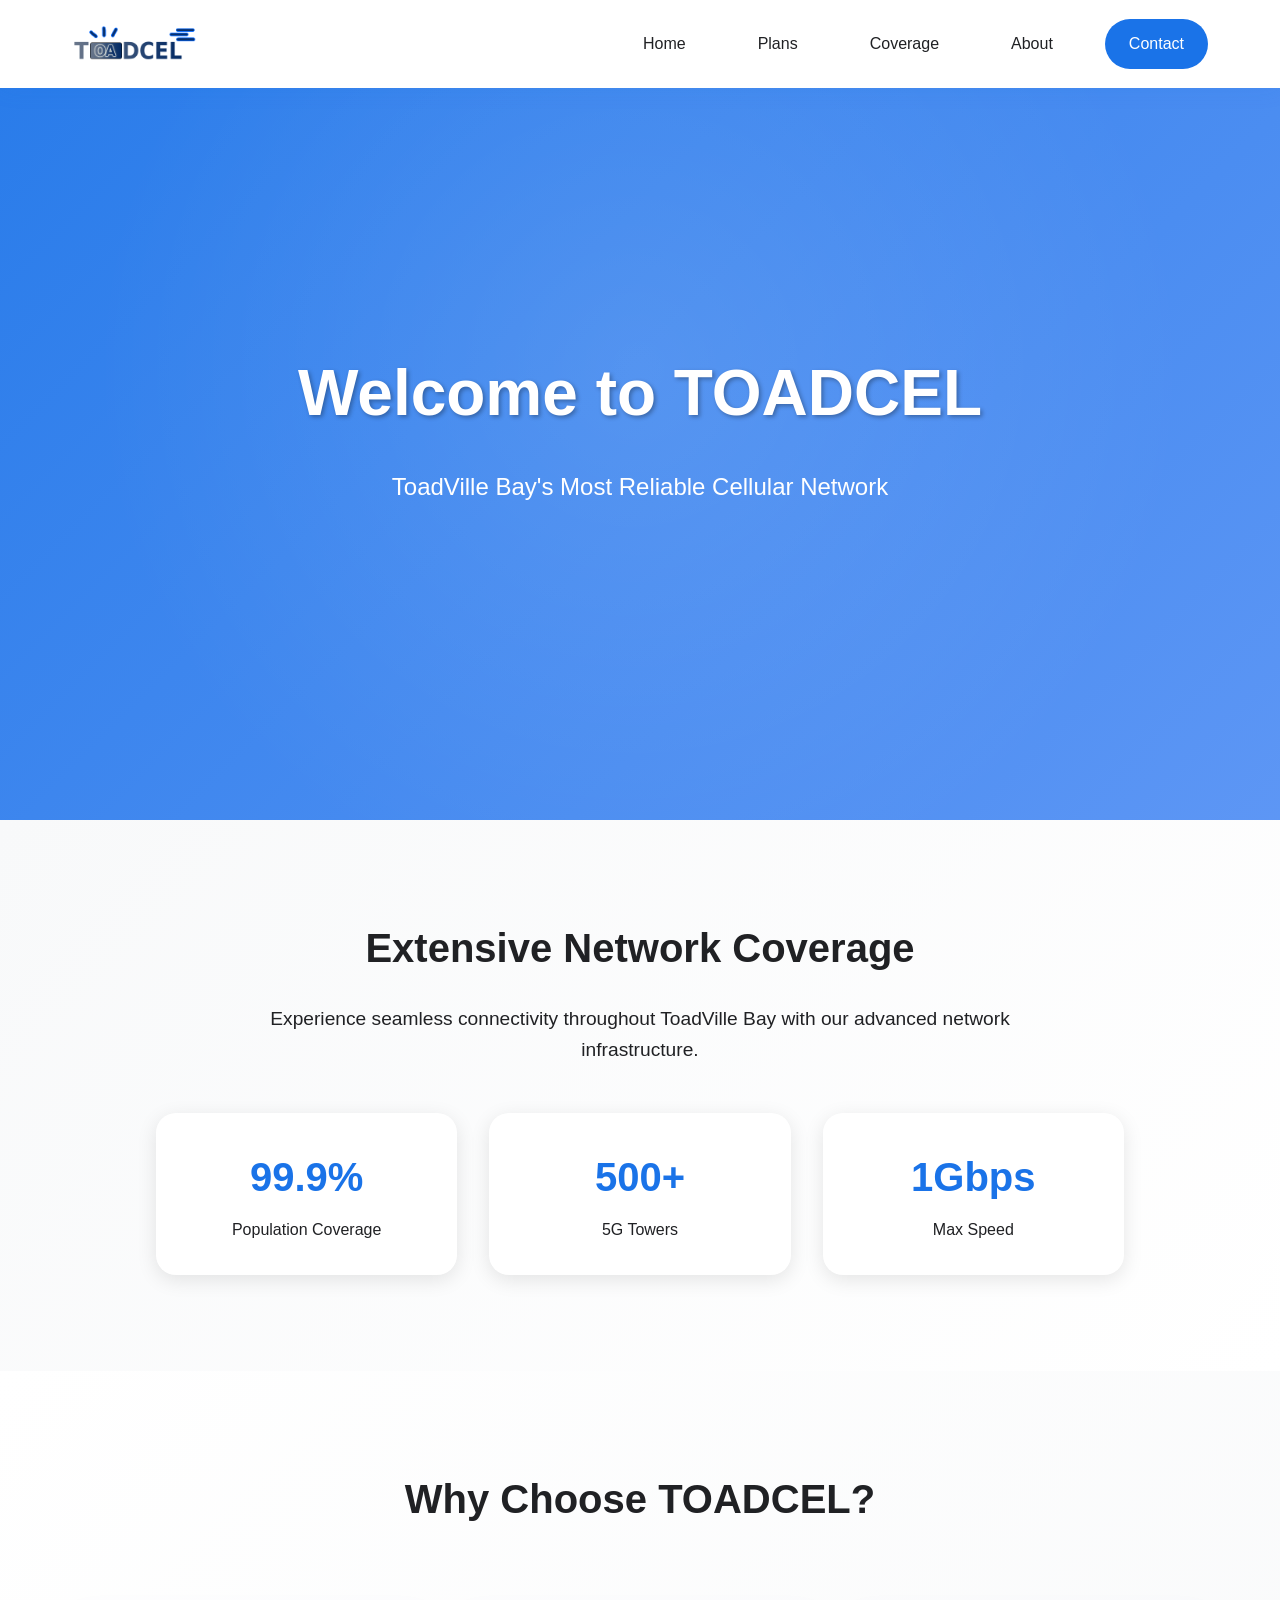
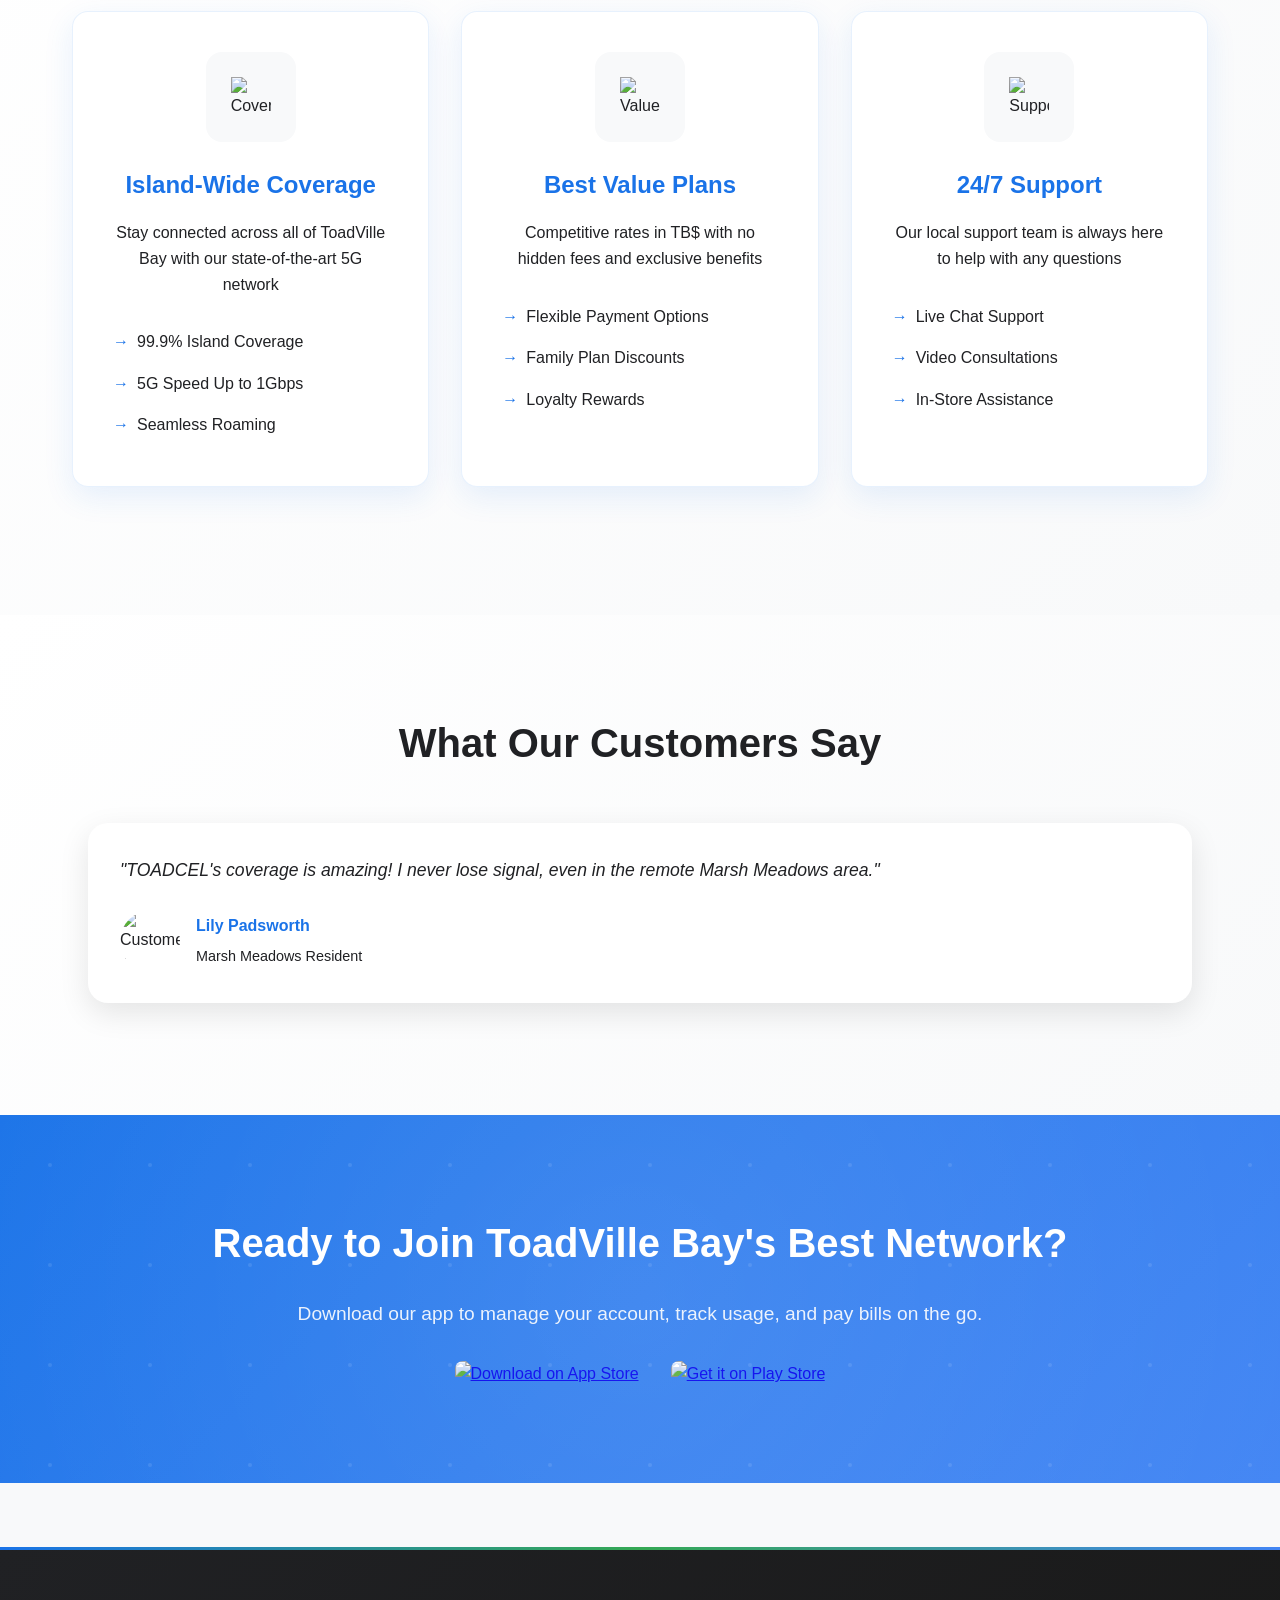
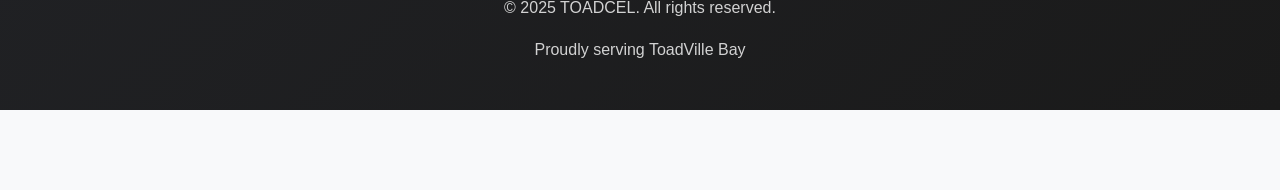
==== index.html @ 5fe19f72 "Add files via upload" ====
<!DOCTYPE html>
<html lang="en">
<head>
    <meta charset="UTF-8">
    <meta name="viewport" content="width=device-width, initial-scale=1.0">
    <title>TOADCEL - ToadVille Bay's Premier Cellular Provider</title>
    <link rel="icon" type="image/png" href="images/TOADCELfavicon.png">
    <link rel="stylesheet" href="css/styles.css">
</head>
<body>
    <nav class="navbar">
        <div class="container">
            <div class="logo">
                <img src="images/TOADCEL.png" alt="TOADCEL Logo" class="logo-img">
            </div>
            <button class="menu-toggle" aria-label="Toggle menu">
                <span></span>
                <span></span>
                <span></span>
            </button>
            <ul class="nav-menu">
                <li><a href="index.html">Home</a></li>
                <li><a href="plans.html">Plans</a></li>
                <li><a href="coverage.html">Coverage</a></li>
                <li><a href="about.html">About</a></li>
                <li><a href="contact.html">Contact</a></li>
            </ul>
        </div>
    </nav>
    <script>
        const menuToggle = document.querySelector('.menu-toggle');
        const navMenu = document.querySelector('.nav-menu');
        
        menuToggle.addEventListener('click', () => {
            menuToggle.classList.toggle('active');
            navMenu.classList.toggle('active');
            document.body.classList.toggle('menu-open');
        });

        // Close menu when clicking outside
        document.addEventListener('click', (e) => {
            if (!menuToggle.contains(e.target) && !navMenu.contains(e.target) && navMenu.classList.contains('active')) {
                menuToggle.classList.remove('active');
                navMenu.classList.remove('active');
                document.body.classList.remove('menu-open');
            }
        });

        // Navigation menu functionality
        document.addEventListener('DOMContentLoaded', () => {
            const coverageImg = document.getElementById('coverageImg');
            const zoomInBtn = document.getElementById('zoomIn');
            const zoomOutBtn = document.getElementById('zoomOut');
            
            let scale = 1;
            let isDragging = false;
            let startX, startY, translateX = 0, translateY = 0;
            let lastClick = 0;
            
            // Zoom controls
            zoomInBtn.addEventListener('click', () => {
                if (scale < 4) {
                    scale *= 1.5;
                    updateTransform();
                }
            });
            
            zoomOutBtn.addEventListener('click', () => {
                if (scale > 0.5) {
                    scale /= 1.5;
                    if (scale === 1) {
                        translateX = 0;
                        translateY = 0;
                    }
                    updateTransform();
                }
            });
            
            // Mouse wheel zoom
            coverageMap.addEventListener('wheel', (e) => {
                e.preventDefault();
                const delta = e.deltaY * -0.001;
                const newScale = scale + delta;
                
                if (newScale >= 0.5 && newScale <= 4) {
                    scale = newScale;
                    updateTransform();
                }
            });
            
            // Improved dragging functionality for both mouse and touch
            function startDragging(e) {
                const now = Date.now();
                if (now - lastClick < 300) return; // Prevent drag start if double clicking/tapping
                
                isDragging = true;
                const point = e.touches ? e.touches[0] : e;
                startX = point.clientX - translateX;
                startY = point.clientY - translateY;
                coverageMap.style.cursor = 'grabbing';
                lastClick = now;
            }

            function doDrag(e) {
                if (!isDragging) return;
                
                e.preventDefault();
                const point = e.touches ? e.touches[0] : e;
                translateX = point.clientX - startX;
                translateY = point.clientY - startY;
                
                // Limit dragging to prevent moving too far from the center
                const maxTranslate = 300 * scale;
                translateX = Math.max(Math.min(translateX, maxTranslate), -maxTranslate);
                translateY = Math.max(Math.min(translateY, maxTranslate), -maxTranslate);
                
                updateTransform();
            }
            
            function stopDragging() {
                if (isDragging) {
                    isDragging = false;
                    coverageMap.style.cursor = 'grab';
                }
            }
            
            // Mouse events
            coverageMap.addEventListener('mousedown', (e) => {
                e.preventDefault();
                startDragging(e);
            });
            
            coverageMap.addEventListener('mousemove', doDrag);
            coverageMap.addEventListener('mouseup', stopDragging);
            coverageMap.addEventListener('mouseleave', stopDragging);
            
            // Touch events
            coverageMap.addEventListener('touchstart', (e) => {
                e.preventDefault();
                startDragging(e);
            });
            
            coverageMap.addEventListener('touchmove', doDrag);
            coverageMap.addEventListener('touchend', stopDragging);
            coverageMap.addEventListener('touchcancel', stopDragging);
            
            function updateTransform() {
                coverageImg.style.transform = `translate(${translateX}px, ${translateY}px) scale(${scale})`;
            }

            // Coverage info functionality
            const coverageInfo = document.getElementById('coverageInfo');
            let clickTimeout;

            function getColorAtPoint(x, y) {
                const canvas = document.createElement('canvas');
                const ctx = canvas.getContext('2d');
                canvas.width = coverageImg.width;
                canvas.height = coverageImg.height;
                ctx.drawImage(coverageImg, 0, 0);
                
                try {
                    // Sample a small area around the click point for better detection
                    const size = 5;
                    const data = ctx.getImageData(
                        Math.max(0, x * canvas.width - size/2),
                        Math.max(0, y * canvas.height - size/2),
                        size,
                        size
                    ).data;
                    
                    // Get average color from sampled area
                    let r = 0, g = 0, b = 0, a = 0;
                    let validPixels = 0;
                    
                    for (let i = 0; i < data.length; i += 4) {
                        // Only count pixels that aren't fully transparent
                        if (data[i + 3] > 20) { // Alpha threshold
                            r += data[i];
                            g += data[i + 1];
                            b += data[i + 2];
                            a += data[i + 3];
                            validPixels++;
                        }
                    }
                    
                    if (validPixels === 0) {
                        return { color: 'transparent', isTransparent: true };
                    }

                    // Calculate average color
                    r = Math.round(r / validPixels);
                    g = Math.round(g / validPixels);
                    b = Math.round(b / validPixels);
                    a = Math.round(a / validPixels);

                    // Check if the average alpha is low (mostly transparent)
                    if (a < 50) {
                        return { color: 'transparent', isTransparent: true };
                    }

                    return {
                        color: `rgb(${r}, ${g}, ${b})`,
                        isTransparent: false
                    };
                } catch (e) {
                    console.log('Color detection error:', e);
                    return { color: 'transparent', isTransparent: true };
                }
            }

            function getCoverageInfo(color) {
                // RGB values for each coverage type
                const coverageTypes = {
                    '#34a853': 'This area has 5G Coverage (Up to 1Gbps) ⚡',
                    '#4285f4': 'This area has 4G/LTE Coverage (Up to 100Mbps) 📶',
                    '#fbbc05': 'This area has 3G Coverage (Up to 10Mbps) 📱',
                    '#9334e6': 'This area has 2G/1G Coverage (Basic Service) 📞',
                    '#cccccc': 'No Coverage Available in This Area ❌',
                };

                // Find closest matching color
                let minDistance = Infinity;
                let matchedCoverage = 'No coverage in this area';

                for (let [refColor, coverage] of Object.entries(coverageTypes)) {
                    const distance = getColorDistance(color, refColor);
                    if (distance < minDistance) {
                        minDistance = distance;
                        matchedCoverage = coverage;
                    }
                }

                return matchedCoverage;
            }

            function getColorDistance(color1, color2) {
                // Convert hex to rgb if needed
                const rgb1 = color1.startsWith('#') ? hexToRgb(color1) : parseRgb(color1);
                const rgb2 = color2.startsWith('#') ? hexToRgb(color2) : parseRgb(color2);
                
                return Math.sqrt(
                    Math.pow(rgb1.r - rgb2.r, 2) +
                    Math.pow(rgb1.g - rgb2.g, 2) +
                    Math.pow(rgb1.b - rgb2.b, 2)
                );
            }

            function hexToRgb(hex) {
                const result = /^#?([a-f\d]{2})([a-f\d]{2})([a-f\d]{2})$/i.exec(hex);
                return result ? {
                    r: parseInt(result[1], 16),
                    g: parseInt(result[2], 16),
                    b: parseInt(result[3], 16)
                } : null;
            }

            function parseRgb(rgb) {
                const match = rgb.match(/^rgb\((\d+),\s*(\d+),\s*(\d+)\)$/);
                return match ? {
                    r: parseInt(match[1]),
                    g: parseInt(match[2]),
                    b: parseInt(match[3])
                } : null;
            }

            let isInfoVisible = false;
            let canClick = true;

            // Handle clicks on the map
            function handleMapClick(e) {
                if (isDragging) return; // Don't show info if we're dragging

                // Get click position relative to the image
                const rect = coverageImg.getBoundingClientRect();
                const x = (e.type.includes('touch') ? e.touches[0].clientX : e.clientX) - rect.left;
                const y = (e.type.includes('touch') ? e.touches[0].clientY : e.clientY) - rect.top;

                // Check if click is within image bounds
                if (x < 0 || x > rect.width || y < 0 || y > rect.height) {
                    return; // Click is outside image bounds
                }

                // Convert to relative coordinates
                const relX = x / rect.width;
                const relY = y / rect.height;

                // Get the color at the clicked point
                const color = getColorAtPoint(relX, relY);
                let message;

                // Determine the coverage based on the color
                const rgb = color.match(/\d+/g);
                if (!rgb) {
                    message = 'No Coverage Available in This Area ❌';
                } else {
                    const [r, g, b] = rgb.map(Number);
                    
                    // Check for different coverage types based on dominant color
                    if (g > Math.max(r, b)) {
                        message = 'This area has 5G Coverage (Up to 1Gbps) ⚡';
                    } else if (b > Math.max(r, g)) {
                        message = 'This area has 4G/LTE Coverage (Up to 100Mbps) 📶';
                    } else if (r > 150 && g > 150) {
                        message = 'This area has 3G Coverage (Up to 10Mbps) 📱';
                    } else if (r > b && b > g) {
                        message = 'This area has 2G/1G Coverage (Basic Service) 📞';
                    } else {
                        message = 'No Coverage Available in This Area ❌';
                    }
                }

                // Update and show the coverage info
                coverageInfo.textContent = message;
                coverageInfo.classList.add('active');

                // Hide the info after 4 seconds
                clearTimeout(clickTimeout);
                clickTimeout = setTimeout(() => {
                    coverageInfo.classList.remove('active');
                }, 4000);
            }

            // Add event listeners for both mouse clicks and touch
            coverageMap.addEventListener('click', handleMapClick);
            coverageMap.addEventListener('touchstart', handleMapClick);
        });
    </script>

    <section class="hero">
        <div class="hero-content container">
            <h1>Welcome to TOADCEL</h1>
            <p>ToadVille Bay's Most Reliable Cellular Network</p>
        </div>
    </section>

    <section class="stats">
        <div class="container">
            <h2>Extensive Network Coverage</h2>
            <p>Experience seamless connectivity throughout ToadVille Bay with our advanced network infrastructure.</p>
            <div class="stats-grid">
                <div class="stat">
                    <span class="stat-number">99.9%</span>
                    <span class="stat-label">Population Coverage</span>
                </div>
                <div class="stat">
                    <span class="stat-number">500+</span>
                    <span class="stat-label">5G Towers</span>
                </div>
                <div class="stat">
                    <span class="stat-number">1Gbps</span>
                    <span class="stat-label">Max Speed</span>
                </div>
            </div>
        </div>
    </section>

    <section class="features">
        <div class="container">
            <h2>Why Choose TOADCEL?</h2>
            <div class="feature-grid">
                <div class="feature-card">
                    <div class="feature-icon">
                        <img src="images/coverage-icon.png" alt="Coverage Icon">
                    </div>
                    <h3>Island-Wide Coverage</h3>
                    <p>Stay connected across all of ToadVille Bay with our state-of-the-art 5G network</p>
                    <ul class="feature-list">
                        <li>99.9% Island Coverage</li>
                        <li>5G Speed Up to 1Gbps</li>
                        <li>Seamless Roaming</li>
                    </ul>
                </div>
                <div class="feature-card">
                    <div class="feature-icon">
                        <img src="images/value-icon.png" alt="Value Icon">
                    </div>
                    <h3>Best Value Plans</h3>
                    <p>Competitive rates in TB$ with no hidden fees and exclusive benefits</p>
                    <ul class="feature-list">
                        <li>Flexible Payment Options</li>
                        <li>Family Plan Discounts</li>
                        <li>Loyalty Rewards</li>
                    </ul>
                </div>
                <div class="feature-card">
                    <div class="feature-icon">
                        <img src="images/support-icon.png" alt="Support Icon">
                    </div>
                    <h3>24/7 Support</h3>
                    <p>Our local support team is always here to help with any questions</p>
                    <ul class="feature-list">
                        <li>Live Chat Support</li>
                        <li>Video Consultations</li>
                        <li>In-Store Assistance</li>
                    </ul>
                </div>
            </div>
        </div>
    </section>

                </script>
                <div class="coverage-info">
                    <h3>Extensive Network Coverage</h3>
                    <p>Experience seamless connectivity throughout ToadVille Bay with our advanced network infrastructure.</p>
                    <div class="coverage-stats">
                        <div class="stat">
                            <span class="stat-number">99.9%</span>
                            <span class="stat-label">Population Coverage</span>
                        </div>
                        <div class="stat">
                            <span class="stat-number">500+</span>
                            <span class="stat-label">5G Towers</span>
                        </div>
                        <div class="stat">
                            <span class="stat-number">1Gbps</span>
                            <span class="stat-label">Max Speed</span>
                        </div>
                    </div>
                </div>
            </div>
        </div>
    </section>

    <section class="testimonials">
        <div class="container">
            <h2>What Our Customers Say</h2>
            <div class="testimonial-slider">
                <div class="testimonial-card">
                    <div class="testimonial-content">
                        <p>"TOADCEL's coverage is amazing! I never lose signal, even in the remote Marsh Meadows area."</p>
                        <div class="testimonial-author">
                            <img src="images/testimonial-1.png" alt="Customer 1">
                            <div class="author-info">
                                <h4>Lily Padsworth</h4>
                                <span>Marsh Meadows Resident</span>
                            </div>
                        </div>
                    </div>
                </div>
                <!-- Add more testimonial cards as needed -->
            </div>
        </div>
    </section>

    <section class="cta">
        <div class="container">
            <h2>Ready to Join ToadVille Bay's Best Network?</h2>
            <p>Download our app to manage your account, track usage, and pay bills on the go.</p>
            <div class="app-buttons">
                <a href="#" class="app-button">
                    <img src="images/app-store.png" alt="Download on App Store">
                </a>
                <a href="#" class="app-button">
                    <img src="images/play-store.png" alt="Get it on Play Store">
                </a>
            </div>
        </div>
    </section>

    <footer class="footer">
        <div class="container">
            <p>&copy; 2025 TOADCEL. All rights reserved.</p>
            <p>Proudly serving ToadVille Bay</p>
        </div>
    </footer>
</body>
</html>
---- css/styles.css ----
/* Global Styles */
:root {
    --primary-color: #1a73e8;    /* Main Blue */
    --secondary-color: #4285f4;  /* Light Blue */
    --accent-color: #34a853;     /* Success Green */
    --dark-color: #202124;       /* Dark Gray */
    --light-color: #f8f9fa;      /* Light Gray */
    --white: #ffffff;
    --shadow-color: rgba(26, 115, 232, 0.1);
    --max-width: 1200px;
    --transition: all 0.3s ease-in-out;
}

@import url('https://fonts.googleapis.com/css2?family=Poppins:wght@300;400;500;600;700&display=swap');

* {
    margin: 0;
    padding: 0;
    box-sizing: border-box;
    scroll-behavior: smooth;
}

body {
    font-family: 'Poppins', sans-serif;
    line-height: 1.6;
    background: var(--light-color);
    color: var(--dark-color);
}

/* Custom Scrollbar */
::-webkit-scrollbar {
    width: 10px;
}

::-webkit-scrollbar-track {
    background: var(--light-color);
}

::-webkit-scrollbar-thumb {
    background: var(--primary-color);
    border-radius: 5px;
}

::-webkit-scrollbar-thumb:hover {
    background: var(--secondary-color);
}

.container {
    max-width: var(--max-width);
    margin: 0 auto;
    padding: 0 2rem;
}

/* Navigation */
.navbar {
    background: var(--white);
    color: var(--dark-color);
    padding: 1.2rem 0;
    position: fixed;
    width: 100%;
    top: 0;
    z-index: 1000;
    box-shadow: 0 2px 20px var(--shadow-color);
}

/* Hamburger Menu Button */
.menu-toggle {
    display: none;
    background: none;
    border: none;
    cursor: pointer;
    padding: 0;
    width: 30px;
    height: 24px;
    position: relative;
    z-index: 1001;
}

.menu-toggle span {
    display: block;
    width: 100%;
    height: 2px;
    background-color: var(--primary-color);
    position: absolute;
    left: 0;
    transition: all 0.3s ease;
}

.menu-toggle span:first-child {
    top: 0;
}

.menu-toggle span:nth-child(2) {
    top: 50%;
    transform: translateY(-50%);
}

.menu-toggle span:last-child {
    bottom: 0;
}

.menu-toggle.active span:first-child {
    transform: rotate(45deg);
    top: 50%;
}

.menu-toggle.active span:nth-child(2) {
    opacity: 0;
}

.menu-toggle.active span:last-child {
    transform: rotate(-45deg);
    bottom: 40%;
}

.navbar .container {
    display: flex;
    justify-content: space-between;
    align-items: center;
    max-width: var(--max-width);
    margin: 0 auto;
    padding: 0 2rem;
}

.navbar .logo {
    display: flex;
    align-items: center;
    transition: var(--transition);
}

.navbar .logo-img {
    height: 40px;
    width: auto;
    transition: var(--transition);
}

@keyframes pulse {
    0% {
        transform: scale(1);
        opacity: 1;
    }
    50% {
        transform: scale(1.5);
        opacity: 0.5;
    }
    100% {
        transform: scale(1);
        opacity: 1;
    }
}

.navbar .logo:hover {
    transform: translateY(-2px);
}

.navbar ul {
    display: flex;
    list-style: none;
    gap: 2rem;
    align-items: center;
}

.navbar ul li a {
    color: var(--dark-color);
    text-decoration: none;
    padding: 0.75rem 1.25rem;
    border-radius: 8px;
    font-weight: 500;
    transition: var(--transition);
    position: relative;
    display: inline-flex;
    align-items: center;
}

.navbar ul li a::after {
    content: '';
    position: absolute;
    bottom: -2px;
    left: 0;
    width: 100%;
    height: 2px;
    background: var(--primary-color);
    transform: scaleX(0);
    transform-origin: right;
    transition: transform 0.3s ease;
}

.navbar ul li a:hover {
    color: var(--primary-color);
}

.navbar ul li a:hover::after {
    transform: scaleX(1);
    transform-origin: left;
}

/* Add active state for current page */
.navbar ul li a.active {
    color: var(--primary-color);
    background: var(--light-color);
}

/* Add contact button styling */
.navbar ul li:last-child a {
    background: var(--primary-color);
    color: white;
    padding: 0.75rem 1.5rem;
    border-radius: 25px;
    transition: all 0.3s ease;
}

.navbar ul li:last-child a:hover {
    background: var(--secondary-color);
    transform: translateY(-2px);
    box-shadow: 0 4px 12px var(--shadow-color);
}

.navbar ul li:last-child a::after {
    display: none;
}

/* Features Section */
.features {
    padding: 6rem 0;
    background: linear-gradient(135deg, #fff 0%, var(--light-color) 100%);
}

.features h2 {
    text-align: center;
    font-size: 2.5rem;
    margin-bottom: 3rem;
    color: var(--dark-color);
}

.feature-grid {
    display: grid;
    grid-template-columns: repeat(auto-fit, minmax(300px, 1fr));
    gap: 2rem;
    padding: 2rem 0;
}

.feature-card {
    background: var(--white);
    padding: 2.5rem;
    border-radius: 16px;
    box-shadow: 0 10px 30px var(--shadow-color);
    text-align: center;
    transition: var(--transition);
    position: relative;
    overflow: hidden;
    border: 1px solid rgba(26, 115, 232, 0.1);
}

.feature-card:hover {
    transform: translateY(-10px);
    box-shadow: 0 20px 40px var(--shadow-color);
    border-color: var(--primary-color);
}

.feature-icon {
    width: 90px;
    height: 90px;
    margin: 0 auto 1.5rem;
    background: var(--light-color);
    border-radius: 16px;
    display: flex;
    align-items: center;
    justify-content: center;
    transition: var(--transition);
    position: relative;
}

.feature-icon::after {
    content: '';
    position: absolute;
    top: -2px;
    left: -2px;
    right: -2px;
    bottom: -2px;
    background: linear-gradient(135deg, var(--primary-color), var(--secondary-color));
    border-radius: 18px;
    z-index: -1;
    opacity: 0;
    transition: var(--transition);
}

.feature-card:hover .feature-icon {
    background: var(--white);
    transform: scale(1.1);
}

.feature-card:hover .feature-icon::after {
    opacity: 1;
}

.feature-icon img {
    width: 40px;
    height: 40px;
}

.feature-card h3 {
    color: var(--primary-color);
    margin-bottom: 1rem;
    font-size: 1.5rem;
}

.feature-list {
    list-style: none;
    padding: 0;
    margin-top: 1.5rem;
    text-align: left;
}

.feature-list li {
    padding: 0.5rem 0;
    padding-left: 1.5rem;
    position: relative;
}

.feature-list li::before {
    content: '→';
    position: absolute;
    left: 0;
    color: var(--primary-color);
}

/* Stats Section */
.stats {
    padding: 6rem 0;
    background: linear-gradient(135deg, var(--light-color) 0%, #fff 100%);
    text-align: center;
}

.stats h2 {
    font-size: 2.5rem;
    margin-bottom: 1.5rem;
    color: var(--dark-color);
}

.stats p {
    font-size: 1.2rem;
    color: var(--dark-color);
    margin-bottom: 3rem;
    max-width: 800px;
    margin-left: auto;
    margin-right: auto;
}

.stats-grid {
    display: grid;
    grid-template-columns: repeat(3, 1fr);
    gap: 2rem;
    max-width: 1000px;
    margin: 0 auto;
    padding: 0 1rem;
}

.coverage-map {
    position: relative;
    border-radius: 0;
    overflow: hidden;
    cursor: grab;
    height: 60vh;
    min-height: 500px;
    background: #f8f9fa;
    width: 100%;
    filter: contrast(1.1);
    user-select: none;
    -webkit-user-select: none;
    touch-action: none;
    -webkit-touch-callout: none;
    -webkit-tap-highlight-color: transparent;
}

.coverage-map:active {
    cursor: grabbing;
}

.coverage-info {
    position: absolute;
    top: 0;
    left: 0;
    right: 0;
    background: rgba(0, 0, 0, 0.85);
    color: white;
    padding: 15px;
    text-align: center;
    font-weight: 500;
    font-size: 1.1rem;
    transform: translateY(-100%);
    transition: transform 0.3s ease;
    z-index: 1000;
    pointer-events: none;
    opacity: 0;
}

.coverage-info.active {
    transform: translateY(0);
    opacity: 1;
}

.coverage-info.active {
    transform: translateY(0);
}

.coverage-img {
    width: 100%;
    height: 100%;
    object-fit: contain;
    transition: transform 0.2s ease-out;
    transform-origin: center center;
}

/* Custom overlay for different coverage types */
.coverage-map::after {
    content: '';
    position: absolute;
    top: 0;
    left: 0;
    right: 0;
    bottom: 0;
    background: 
        repeating-conic-gradient(
            from 0deg,
            transparent 0deg 60deg,
            rgba(52, 168, 83, 0.05) 60deg 120deg,
            rgba(66, 133, 244, 0.05) 120deg 180deg,
            rgba(251, 188, 5, 0.05) 180deg 240deg,
            rgba(147, 52, 230, 0.05) 240deg 300deg,
            transparent 300deg 360deg
        );
    background-size: 20px 20px;
    opacity: 0;
    transition: opacity 0.3s ease;
    pointer-events: none;
    z-index: 2;
}

.coverage-map.zoomed::after {
    opacity: 1;
}

.coverage-map:active {
    cursor: grabbing;
}

.coverage-img {
    width: 100%;
    height: 100%;
    object-fit: contain;
    display: block;
    position: relative;
    z-index: 1;
    transition: transform 0.2s ease-out;
    transform-origin: center center;
    image-rendering: pixelated; /* Makes pixels crisp when zoomed */
    mix-blend-mode: multiply; /* Allows colors to blend */
}

/* Coverage color overlays */
.coverage-map::before {
    content: '';
    position: absolute;
    top: 0;
    left: 0;
    right: 0;
    bottom: 0;
    background-image: 
        radial-gradient(circle at 50% 20%, rgba(52, 168, 83, 0.3), transparent 25%), /* 5G - Green */
        radial-gradient(circle at 30% 50%, rgba(66, 133, 244, 0.3), transparent 30%), /* 4G - Blue */
        radial-gradient(circle at 70% 60%, rgba(251, 188, 5, 0.3), transparent 25%), /* 3G - Orange */
        radial-gradient(circle at 50% 80%, rgba(147, 52, 230, 0.3), transparent 20%); /* 2G/1G - Purple */
    z-index: 2;
    pointer-events: none;
    opacity: 0;
    transition: opacity 0.3s ease;
}

.coverage-map.zoomed::before {
    opacity: 1;
}

/* Map Controls */
.map-controls {
    position: absolute;
    top: 30px;
    right: 30px;
    z-index: 10;
    display: flex;
    flex-direction: column;
    gap: 15px;
}

.zoom-btn {
    width: 50px;
    height: 50px;
    border: none;
    border-radius: 50%;
    background: white;
    color: var(--primary-color);
    font-size: 24px;
    cursor: pointer;
    display: flex;
    align-items: center;
    justify-content: center;
    box-shadow: 0 4px 15px rgba(0, 0, 0, 0.15);
    transition: var(--transition);
}

.zoom-btn:hover {
    background: var(--primary-color);
    color: white;
    transform: scale(1.1);
}

/* Coverage Legend */
.coverage-legend {
    position: absolute;
    bottom: 30px;
    left: 30px;
    background: white;
    padding: 20px 25px;
    border-radius: 15px;
    box-shadow: 0 4px 20px rgba(0, 0, 0, 0.15);
    z-index: 10;
    min-width: 200px;
}

.coverage-legend h4 {
    margin-bottom: 10px;
    color: var(--dark-color);
    font-size: 0.9rem;
    font-weight: 600;
}

.legend-item {
    display: flex;
    align-items: center;
    gap: 8px;
    margin-bottom: 8px;
    font-size: 0.85rem;
}

.legend-color {
    width: 16px;
    height: 16px;
    border-radius: 4px;
    display: inline-block;
}

.no-coverage {
    background: transparent;
    border: 2px dashed #ccc;
}

/* Add hover effect to map container */
.coverage-map-container:hover {
    box-shadow: 0 20px 50px var(--shadow-color);
}

/* Responsive adjustments */
@media (max-width: 768px) {
    .coverage-map {
        height: 60vh;
        min-height: 400px;
    }

    .coverage-legend {
        position: absolute;
        bottom: 20px;
        left: 20px;
        width: calc(100% - 40px);
        max-width: none;
        background: rgba(255, 255, 255, 0.95);
    }

    .legend-item {
        font-size: 0.9rem;
        display: inline-block;
        margin-right: 15px;
    }

    .map-controls {
        top: 20px;
        right: 20px;
    }

    .zoom-btn {
        width: 40px;
        height: 40px;
        font-size: 20px;
    }

    .coverage h2 {
        font-size: 2rem;
        margin-bottom: 1.5rem;
    }

    .coverage-stats {
        grid-template-columns: 1fr;
        gap: 1.5rem;
        padding: 0 1rem;
    }
}

/* Update coverage content layout */
.coverage-content {
    display: grid;
    grid-template-columns: 1.2fr 1fr;
    gap: 4rem;
    align-items: center;
    padding: 2rem;
}

/* Add some animation to stats */
.stat {
    transform: translateY(20px);
    opacity: 0;
    animation: fadeInUp 0.5s ease-out forwards;
}

.stat:nth-child(2) {
    animation-delay: 0.2s;
}

.stat:nth-child(3) {
    animation-delay: 0.4s;
}

@keyframes fadeInUp {
    from {
        opacity: 0;
        transform: translateY(20px);
    }
    to {
        opacity: 1;
        transform: translateY(0);
    }
}

@media (max-width: 768px) {
    .coverage-content {
        grid-template-columns: 1fr;
        padding: 1rem;
    }
    
    .coverage-map {
        margin: 0 auto;
        max-width: 500px;
    }
}

.coverage-info h3 {
    color: var(--primary-color);
    font-size: 2rem;
    margin-bottom: 1rem;
}

.stat {
    text-align: center;
    padding: 2rem;
    background: white;
    border-radius: 20px;
    box-shadow: 0 5px 20px rgba(0,0,0,0.1);
    transition: var(--transition);
}

.stat:hover {
    transform: translateY(-5px);
    box-shadow: 0 10px 30px rgba(0,0,0,0.15);
}

.stat-number {
    display: block;
    font-size: 2.5rem;
    font-weight: bold;
    color: var(--primary-color);
    margin-bottom: 0.5rem;
}

.stat-label {
    font-size: 1rem;
    color: var(--dark-color);
    font-weight: 500;
}

@media (max-width: 768px) {
    .stats-grid {
        grid-template-columns: 1fr;
        max-width: 400px;
    }

    .stats h2 {
        font-size: 2rem;
    }

    .stats p {
        font-size: 1.1rem;
        padding: 0 1rem;
    }
}

/* Testimonials Section */
.testimonials {
    padding: 6rem 0;
    background: linear-gradient(135deg, #fff 0%, var(--light-color) 100%);
}

.testimonials h2 {
    text-align: center;
    font-size: 2.5rem;
    margin-bottom: 3rem;
}

.testimonial-card {
    background: white;
    padding: 2rem;
    border-radius: 20px;
    box-shadow: 0 10px 30px rgba(0,0,0,0.1);
    margin: 1rem;
    transition: var(--transition);
}

.testimonial-card:hover {
    transform: translateY(-5px);
}

.testimonial-content p {
    font-style: italic;
    margin-bottom: 1.5rem;
    font-size: 1.1rem;
    line-height: 1.8;
}

.testimonial-author {
    display: flex;
    align-items: center;
    gap: 1rem;
}

.testimonial-author img {
    width: 60px;
    height: 60px;
    border-radius: 50%;
    object-fit: cover;
}

.author-info h4 {
    color: var(--primary-color);
    margin-bottom: 0.25rem;
}

.author-info span {
    font-size: 0.9rem;
    color: var(--dark-color);
}

/* CTA Section */
.cta {
    padding: 6rem 0;
    background: linear-gradient(135deg, var(--primary-color) 0%, var(--secondary-color) 100%);
    color: white;
    text-align: center;
    position: relative;
    overflow: hidden;
}

.cta::before {
    content: '';
    position: absolute;
    top: 0;
    left: 0;
    right: 0;
    bottom: 0;
    background: url('data:image/svg+xml,<svg xmlns="http://www.w3.org/2000/svg" width="100" height="100" viewBox="0 0 100 100"><circle cx="50" cy="50" r="2" fill="rgba(255,255,255,0.2)"/></svg>');
    opacity: 0.5;
}

.cta::after {
    content: '';
    position: absolute;
    top: 50%;
    left: 50%;
    width: 200%;
    height: 200%;
    background: radial-gradient(circle at center, rgba(255,255,255,0.1) 0%, transparent 60%);
    transform: translate(-50%, -50%);
    animation: pulse-subtle 4s infinite ease-in-out;
}

@keyframes pulse-subtle {
    0% { opacity: 0.3; }
    50% { opacity: 0.6; }
    100% { opacity: 0.3; }
}

.cta h2 {
    font-size: 2.5rem;
    margin-bottom: 1.5rem;
}

.cta p {
    font-size: 1.2rem;
    margin-bottom: 2rem;
    opacity: 0.9;
}

.app-buttons {
    display: flex;
    justify-content: center;
    gap: 2rem;
    margin-top: 2rem;
}

.app-button {
    transition: var(--transition);
}

.app-button:hover {
    transform: scale(1.05);
}

.app-button img {
    height: 50px;
    border-radius: 8px;
}

/* Hero Section */
.hero {
    background: linear-gradient(135deg, rgba(26, 115, 232, 0.95), rgba(66, 133, 244, 0.85)), url('../images/hero-bg.jpg');
    background-size: cover;
    background-position: center;
    height: 100vh;
    color: white;
    display: flex;
    align-items: center;
    text-align: center;
    position: relative;
    overflow: hidden;
    margin-top: -80px; /* Compensate for fixed navbar */
    padding-top: 80px;
}

.hero::before {
    content: '';
    position: absolute;
    top: 0;
    left: 0;
    width: 100%;
    height: 100%;
    background: radial-gradient(circle at center, rgba(255, 255, 255, 0.1) 0%, transparent 70%);
    animation: pulse-bg 4s infinite ease-in-out;
}

@keyframes pulse-bg {
    0% {
        opacity: 0.5;
    }
    50% {
        opacity: 1;
    }
    100% {
        opacity: 0.5;
    }
}

@keyframes shimmer {
    0% {
        transform: translateX(-100%) rotate(45deg);
    }
    100% {
        transform: translateX(100%) rotate(45deg);
    }
}

.hero-content {
    width: 100%;
    padding-top: 60px;
    position: relative;
    z-index: 1;
}

.hero h1 {
    font-size: 4rem;
    margin-bottom: 1.5rem;
    text-shadow: 2px 2px 4px rgba(0, 0, 0, 0.3);
    animation: fadeInUp 1s ease-out;
}

.hero p {
    font-size: 1.5rem;
    margin-bottom: 2rem;
    animation: fadeInUp 1s ease-out 0.3s backwards;
}

@keyframes fadeInUp {
    from {
        opacity: 0;
        transform: translateY(20px);
    }
    to {
        opacity: 1;
        transform: translateY(0);
    }
}

/* Plans/Pricing */
.plans {
    padding: 6rem 0;
    background: linear-gradient(135deg, var(--light-color) 0%, #fff 100%);
}

.plans h1 {
    text-align: center;
    font-size: 2.5rem;
    margin-bottom: 3rem;
    color: var(--dark-color);
}

.plan-cards {
    display: grid;
    grid-template-columns: repeat(auto-fit, minmax(300px, 1fr));
    gap: 2rem;
    padding: 2rem 0;
}

.plan-card {
    background: white;
    padding: 3rem 2rem;
    border-radius: 20px;
    box-shadow: 0 10px 30px rgba(0,0,0,0.1);
    text-align: center;
    transition: var(--transition);
    position: relative;
    overflow: hidden;
}

.plan-card::before {
    content: '';
    position: absolute;
    top: 0;
    left: 0;
    width: 100%;
    height: 5px;
    background: linear-gradient(90deg, var(--primary-color), var(--secondary-color));
    transform: scaleX(0);
    transition: var(--transition);
}

.plan-card:hover {
    transform: translateY(-10px);
}

.plan-card:hover::before {
    transform: scaleX(1);
}

.plan-card h3 {
    font-size: 1.5rem;
    color: var(--dark-color);
    margin-bottom: 1rem;
}

.price {
    font-size: 3rem;
    font-weight: 700;
    color: var(--primary-color);
    margin: 1.5rem 0;
    text-shadow: 2px 2px 4px rgba(0,0,0,0.1);
}

.plan-card ul {
    list-style: none;
    padding: 0;
    margin: 2rem 0;
}

.plan-card ul li {
    padding: 0.5rem 0;
    border-bottom: 1px solid rgba(0,0,0,0.1);
    color: var(--dark-color);
}

/* Coverage Page Styles */
.coverage-lookup {
    padding: 8rem 0 4rem;
    background: linear-gradient(135deg, var(--light-color) 0%, #fff 100%);
}

.coverage-lookup h1 {
    text-align: center;
    font-size: 2.5rem;
    margin-bottom: 1rem;
    color: var(--dark-color);
}

.coverage-lookup > .container > p {
    text-align: center;
    max-width: 600px;
    margin: 0 auto 3rem;
    color: var(--dark-color);
    font-size: 1.1rem;
}

.coverage-selector {
    max-width: 500px;
    margin: 0 auto 3rem;
}

.province-dropdown {
    width: 100%;
    padding: 1rem;
    font-size: 1.1rem;
    border: 2px solid var(--primary-color);
    border-radius: 10px;
    background: white;
    color: var(--dark-color);
    cursor: pointer;
    transition: var(--transition);
}

.province-dropdown:hover {
    border-color: var(--secondary-color);
}

.province-dropdown:focus {
    outline: none;
    box-shadow: 0 0 0 3px rgba(26, 115, 232, 0.2);
}

.coverage-results {
    max-width: 1000px;
    margin: 0 auto;
    padding: 2rem;
    background: white;
    border-radius: 20px;
    box-shadow: 0 10px 30px rgba(0,0,0,0.1);
}

.province-info {
    text-align: center;
    margin-bottom: 3rem;
}

.province-info h2 {
    color: var(--primary-color);
    margin-bottom: 1rem;
    font-size: 2rem;
}

.province-info p {
    color: var(--dark-color);
    font-size: 1.1rem;
}

.cities-list {
    margin-top: 2rem;
}

.cities-list h3 {
    text-align: center;
    margin-bottom: 2rem;
    color: var(--dark-color);
}

.cities-grid {
    display: grid;
    grid-template-columns: repeat(auto-fit, minmax(250px, 1fr));
    gap: 1.5rem;
}

.city-card {
    padding: 1.5rem;
    border-radius: 15px;
    text-align: center;
    transition: var(--transition);
    position: relative;
    overflow: hidden;
}

.city-card::before {
    content: '';
    position: absolute;
    top: 0;
    left: 0;
    right: 0;
    height: 4px;
    background: currentColor;
}

.city-card h4 {
    margin-bottom: 0.5rem;
    color: var(--dark-color);
    font-size: 1.2rem;
}

.coverage-type {
    font-size: 0.9rem;
    font-weight: 500;
}

.coverage-5g {
    background: rgba(52, 168, 83, 0.1);
    color: #34a853;
}

.coverage-4g-lte {
    background: rgba(66, 133, 244, 0.1);
    color: #4285f4;
}

.coverage-3g {
    background: rgba(251, 188, 5, 0.1);
    color: #fbbc05;
}

.coverage-2g {
    background: rgba(147, 52, 230, 0.1);
    color: #9334e6;
}

.coverage-3g-2g {
    background: linear-gradient(135deg, rgba(251, 188, 5, 0.1), rgba(147, 52, 230, 0.1));
    color: #fbbc05;
}

.city-card:hover {
    transform: translateY(-5px);
}

.coverage-legend {
    margin-top: 4rem;
    text-align: center;
}

.coverage-legend h3 {
    margin-bottom: 1.5rem;
    color: var(--dark-color);
}

.legend-items {
    display: flex;
    justify-content: center;
    flex-wrap: wrap;
    gap: 2rem;
}

.legend-item {
    display: flex;
    align-items: center;
    gap: 0.5rem;
}

.coverage-dot {
    width: 12px;
    height: 12px;
    border-radius: 50%;
    display: inline-block;
}

.coverage-dot.five-g { background: #34a853; }
.coverage-dot.four-g { background: #4285f4; }
.coverage-dot.three-g { background: #fbbc05; }
.coverage-dot.two-g { background: #9334e6; }

@media (max-width: 768px) {
    .coverage-lookup h1 {
        font-size: 2rem;
    }

    .coverage-results {
        padding: 1.5rem;
    }

    .legend-items {
        flex-direction: column;
        align-items: center;
        gap: 1rem;
    }

    .cities-grid {
        grid-template-columns: 1fr;
    }
}

/* Footer */
.footer {
    background: linear-gradient(135deg, var(--dark-color) 0%, #1a1a1a 100%);
    color: white;
    padding: 3rem 0;
    margin-top: 4rem;
    position: relative;
    overflow: hidden;
}

.footer::before {
    content: '';
    position: absolute;
    top: 0;
    left: 0;
    width: 100%;
    height: 3px;
    background: linear-gradient(90deg, var(--primary-color), var(--accent-color), var(--secondary-color));
}

.footer .container {
    display: flex;
    flex-direction: column;
    align-items: center;
    gap: 1rem;
}

.footer p {
    text-align: center;
    opacity: 0.8;
    transition: var(--transition);
}

.footer p:hover {
    opacity: 1;
    transform: scale(1.05);
}

/* About Page Styles */
.about {
    padding: 8rem 0 4rem;
}

.about h1 {
    font-size: 2.5rem;
    margin-bottom: 2rem;
    text-align: center;
    color: var(--dark-color);
}

.about-content {
    max-width: 800px;
    margin: 0 auto;
    padding: 2rem;
    background: white;
    border-radius: 20px;
    box-shadow: 0 10px 30px rgba(0,0,0,0.1);
    transform: translateY(20px);
    animation: slideUp 0.6s ease-out forwards;
}

.about-content h2 {
    color: var(--primary-color);
    margin: 2rem 0 1rem;
    font-size: 1.8rem;
}

.about-content p {
    margin-bottom: 1.5rem;
    line-height: 1.8;
}

.founder-section {
    display: grid;
    grid-template-columns: 1fr 2fr;
    gap: 4rem;
    margin: 3rem 0;
    padding: 3rem;
    background: linear-gradient(135deg, rgba(26, 115, 232, 0.05) 0%, rgba(66, 133, 244, 0.05) 100%);
    border-radius: 20px;
    box-shadow: 0 10px 30px var(--shadow-color);
}

.founder-image {
    display: flex;
    flex-direction: column;
    align-items: center;
    text-align: center;
}

.image-container {
    position: relative;
    width: 280px;
    height: 280px;
    margin-bottom: 1.5rem;
}

.image-container::before {
    content: '';
    position: absolute;
    top: -10px;
    left: -10px;
    right: -10px;
    bottom: -10px;
    border: 2px solid var(--primary-color);
    border-radius: 50%;
    animation: rotate 20s linear infinite;
}

@keyframes rotate {
    from {
        transform: rotate(0deg);
    }
    to {
        transform: rotate(360deg);
    }
}

.image-container::after {
    content: '';
    position: absolute;
    top: -5px;
    left: -5px;
    right: -5px;
    bottom: -5px;
    border: 2px dashed var(--secondary-color);
    border-radius: 50%;
    opacity: 0.5;
}

.founder-img {
    width: 100%;
    height: 100%;
    border-radius: 50%;
    object-fit: cover;
    position: relative;
    z-index: 2;
    transition: var(--transition);
    border: 4px solid var(--white);
    box-shadow: 0 5px 15px var(--shadow-color);
}

.founder-img:hover {
    transform: scale(1.05);
}

.founder-name {
    font-size: 1.8rem;
    color: var(--dark-color);
    margin-bottom: 0.5rem;
}

.founder-title {
    font-size: 1.1rem;
    color: var(--primary-color);
    font-weight: 500;
    margin-bottom: 1.5rem;
}

.founder-info {
    display: flex;
    flex-direction: column;
    justify-content: center;
}

.founder-info h2 {
    color: var(--primary-color);
    margin-bottom: 2rem;
    font-size: 2.2rem;
}

.founder-bio p {
    margin-bottom: 1.5rem;
    line-height: 1.8;
    color: var(--dark-color);
}

.achievements {
    list-style: none;
    margin: 1.5rem 0;
    padding-left: 1.5rem;
}

.achievements li {
    position: relative;
    padding: 0.5rem 0;
    padding-left: 1.5rem;
}

.achievements li::before {
    content: '✓';
    position: absolute;
    left: 0;
    color: var(--primary-color);
    font-weight: bold;
}

.founder-quote {
    margin: 2rem 0;
    padding: 2rem;
    background: rgba(26, 115, 232, 0.05);
    border-left: 4px solid var(--primary-color);
    font-style: italic;
    font-size: 1.2rem;
    color: var(--dark-color);
    border-radius: 0 10px 10px 0;
}

@media (max-width: 768px) {
    .founder-section {
        grid-template-columns: 1fr;
        gap: 3rem;
        padding: 2rem;
    }

    .image-container {
        width: 220px;
        height: 220px;
    }

    .founder-info h2 {
        text-align: center;
        font-size: 2rem;
    }

    .founder-quote {
        margin: 1.5rem 0;
        padding: 1.5rem;
        font-size: 1.1rem;
    }
}

/* Contact Page Styles */
.contact {
    padding: 8rem 0 4rem;
}

.contact h1 {
    font-size: 2.5rem;
    margin-bottom: 3rem;
    text-align: center;
    color: var(--dark-color);
}

.contact-info {
    display: grid;
    grid-template-columns: repeat(auto-fit, minmax(300px, 1fr));
    gap: 3rem;
    padding: 2rem;
}

.headquarters, .store-locations {
    background: white;
    padding: 2rem;
    border-radius: 20px;
    box-shadow: 0 10px 30px rgba(0,0,0,0.1);
    transition: var(--transition);
}

.headquarters:hover, .store-locations:hover {
    transform: translateY(-5px);
}

.headquarters h2, .store-locations h2 {
    color: var(--primary-color);
    margin-bottom: 1.5rem;
    font-size: 1.8rem;
}

.location {
    margin: 2rem 0;
    padding: 1rem;
    border-left: 3px solid var(--primary-color);
    background: var(--light-color);
    border-radius: 0 10px 10px 0;
    transition: var(--transition);
}

.location:hover {
    transform: translateX(10px);
    background: linear-gradient(90deg, var(--light-color), white);
}

.location h3 {
    color: var(--dark-color);
    margin-bottom: 0.5rem;
}

/* Animations */
@keyframes slideUp {
    from {
        opacity: 0;
        transform: translateY(20px);
    }
    to {
        opacity: 1;
        transform: translateY(0);
    }
}

/* Responsive Design */
/* Prevent scrolling when menu is open */
body.menu-open {
    overflow: hidden;
}

@media (max-width: 768px) {
    .navbar .container {
        flex-direction: row;
        justify-content: space-between;
        align-items: center;
        padding: 0 2rem;
    }
    
    .menu-toggle {
        display: block;
    }
    
    .nav-menu {
        position: fixed;
        top: 0;
        right: -100%;
        width: 80%;
        max-width: 400px;
        height: 100vh;
        background: var(--white);
        padding: 80px 2rem 2rem;
        flex-direction: column;
        gap: 2rem;
        transition: 0.3s ease-in-out;
        box-shadow: -5px 0 30px rgba(0, 0, 0, 0.1);
        z-index: 1000;
    }
    
    .nav-menu.active {
        right: 0;
    }
    
    .nav-menu li {
        width: 100%;
    }
    
    .nav-menu li a {
        display: block;
        width: 100%;
        padding: 1rem;
        text-align: left;
        border-radius: 8px;
        font-size: 1.1rem;
    }
    
    /* Overlay when menu is open */
    .nav-menu::before {
        content: '';
        position: fixed;
        top: 0;
        left: 0;
        width: 100%;
        height: 100%;
        background: rgba(0, 0, 0, 0.5);
        opacity: 0;
        visibility: hidden;
        transition: 0.3s ease-in-out;
        z-index: -1;
    }
    
    .nav-menu.active::before {
        opacity: 1;
        visibility: visible;
    }
    
    .hero {
        height: 80vh;
    }
    
    .hero h1 {
        font-size: 2.5rem;
    }
    
    .hero p {
        font-size: 1.2rem;
    }
    
    .feature-grid, .plan-cards {
        grid-template-columns: 1fr;
        padding: 1rem;
    }
    
    .feature-card, .plan-card {
        padding: 2rem 1.5rem;
    }
    
    .coverage-content {
        grid-template-columns: 1fr;
        gap: 2rem;
    }
    
    .coverage-stats {
        grid-template-columns: 1fr;
        gap: 1rem;
    }
    
    .stat {
        padding: 1rem;
    }
    
    .price {
        font-size: 2.5rem;
    }
    
    .about-content, .contact-info {
        padding: 1rem;
    }
    
    .location {
        margin: 1rem 0;
    }
    
    .app-buttons {
        flex-direction: column;
        align-items: center;
        gap: 1rem;
    }
    
    .testimonial-card {
        margin: 1rem 0;
    }
    
    section {
        padding: 4rem 0;
    }
    
    h2 {
        font-size: 2rem !important;
        margin-bottom: 2rem !important;
    }
}

@media (max-width: 480px) {
    .navbar ul li a {
        padding: 0.5rem 1rem;
    }
    
    .hero h1 {
        font-size: 2rem;
    }
    
    .hero p {
        font-size: 1rem;
    }
    
    .about h1, .contact h1, .plans h1 {
        font-size: 2rem;
    }
    
    .headquarters, .store-locations {
        padding: 1.5rem;
    }
}
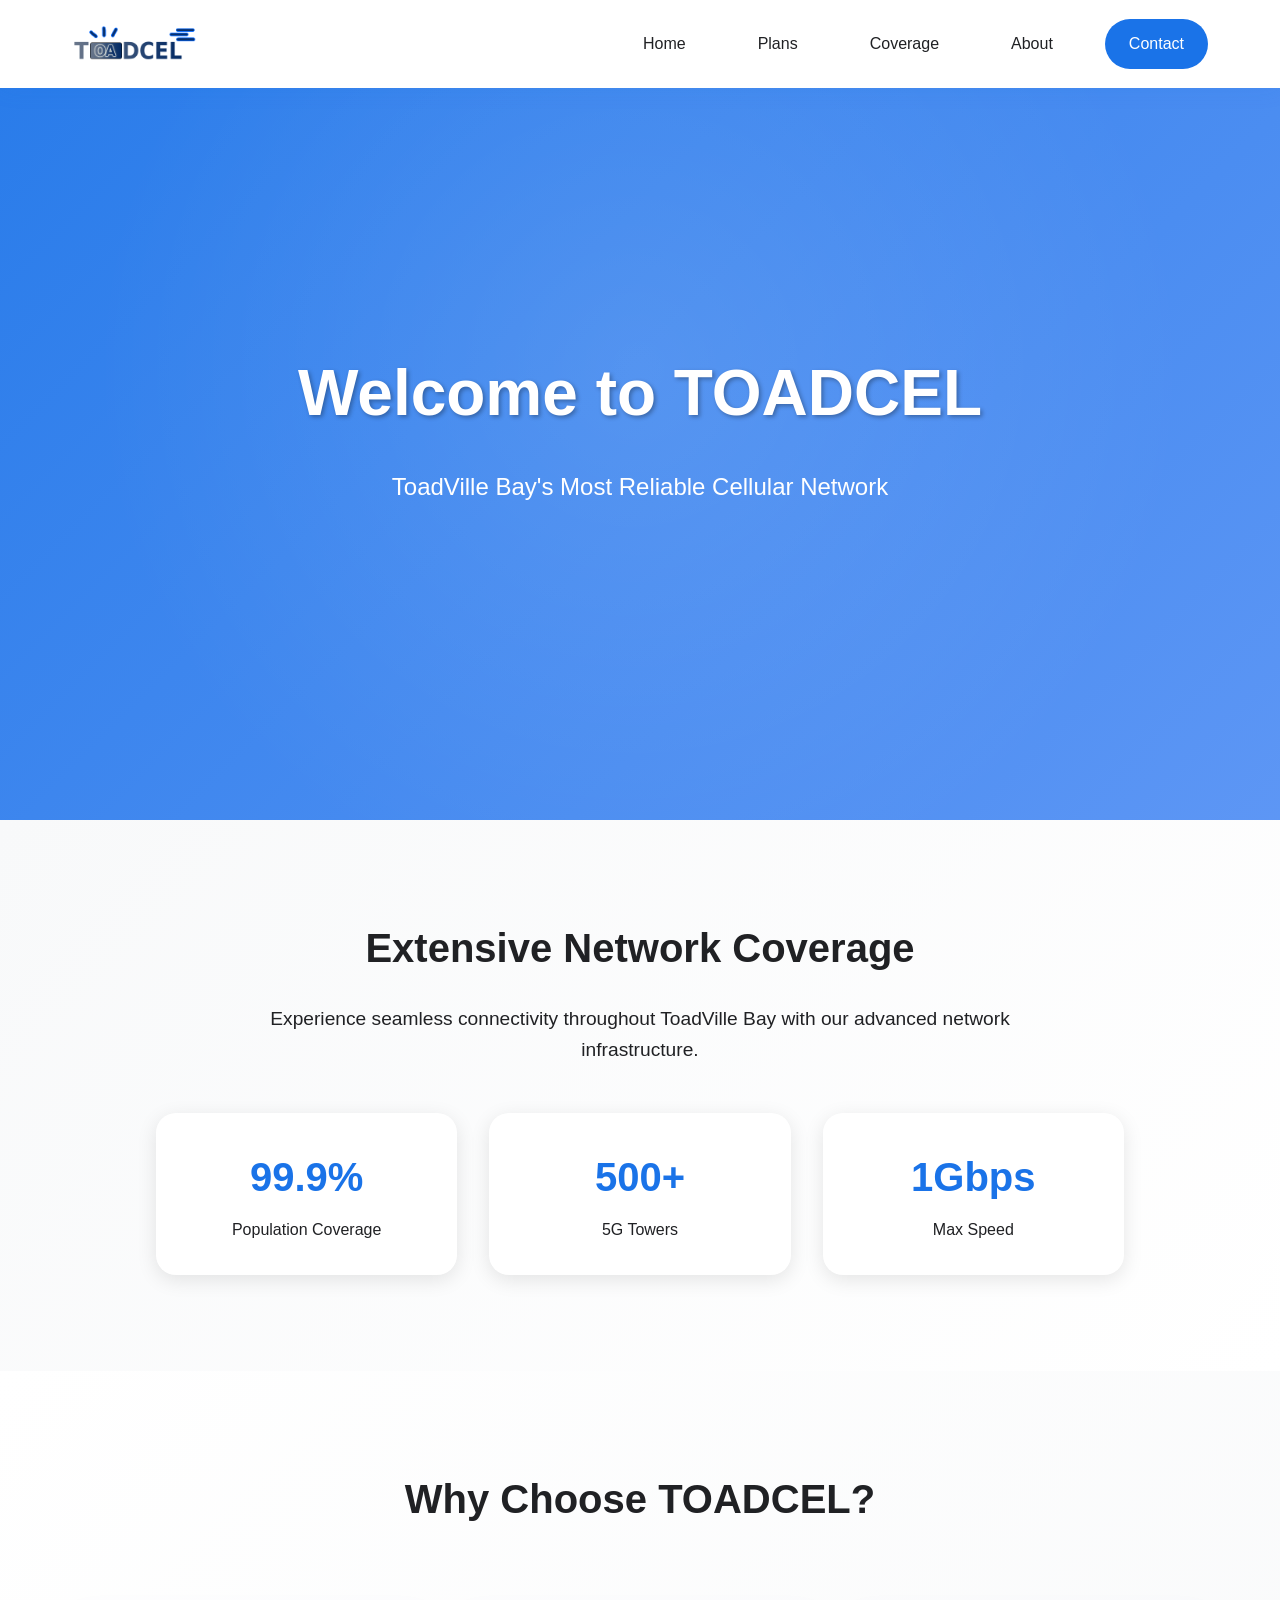
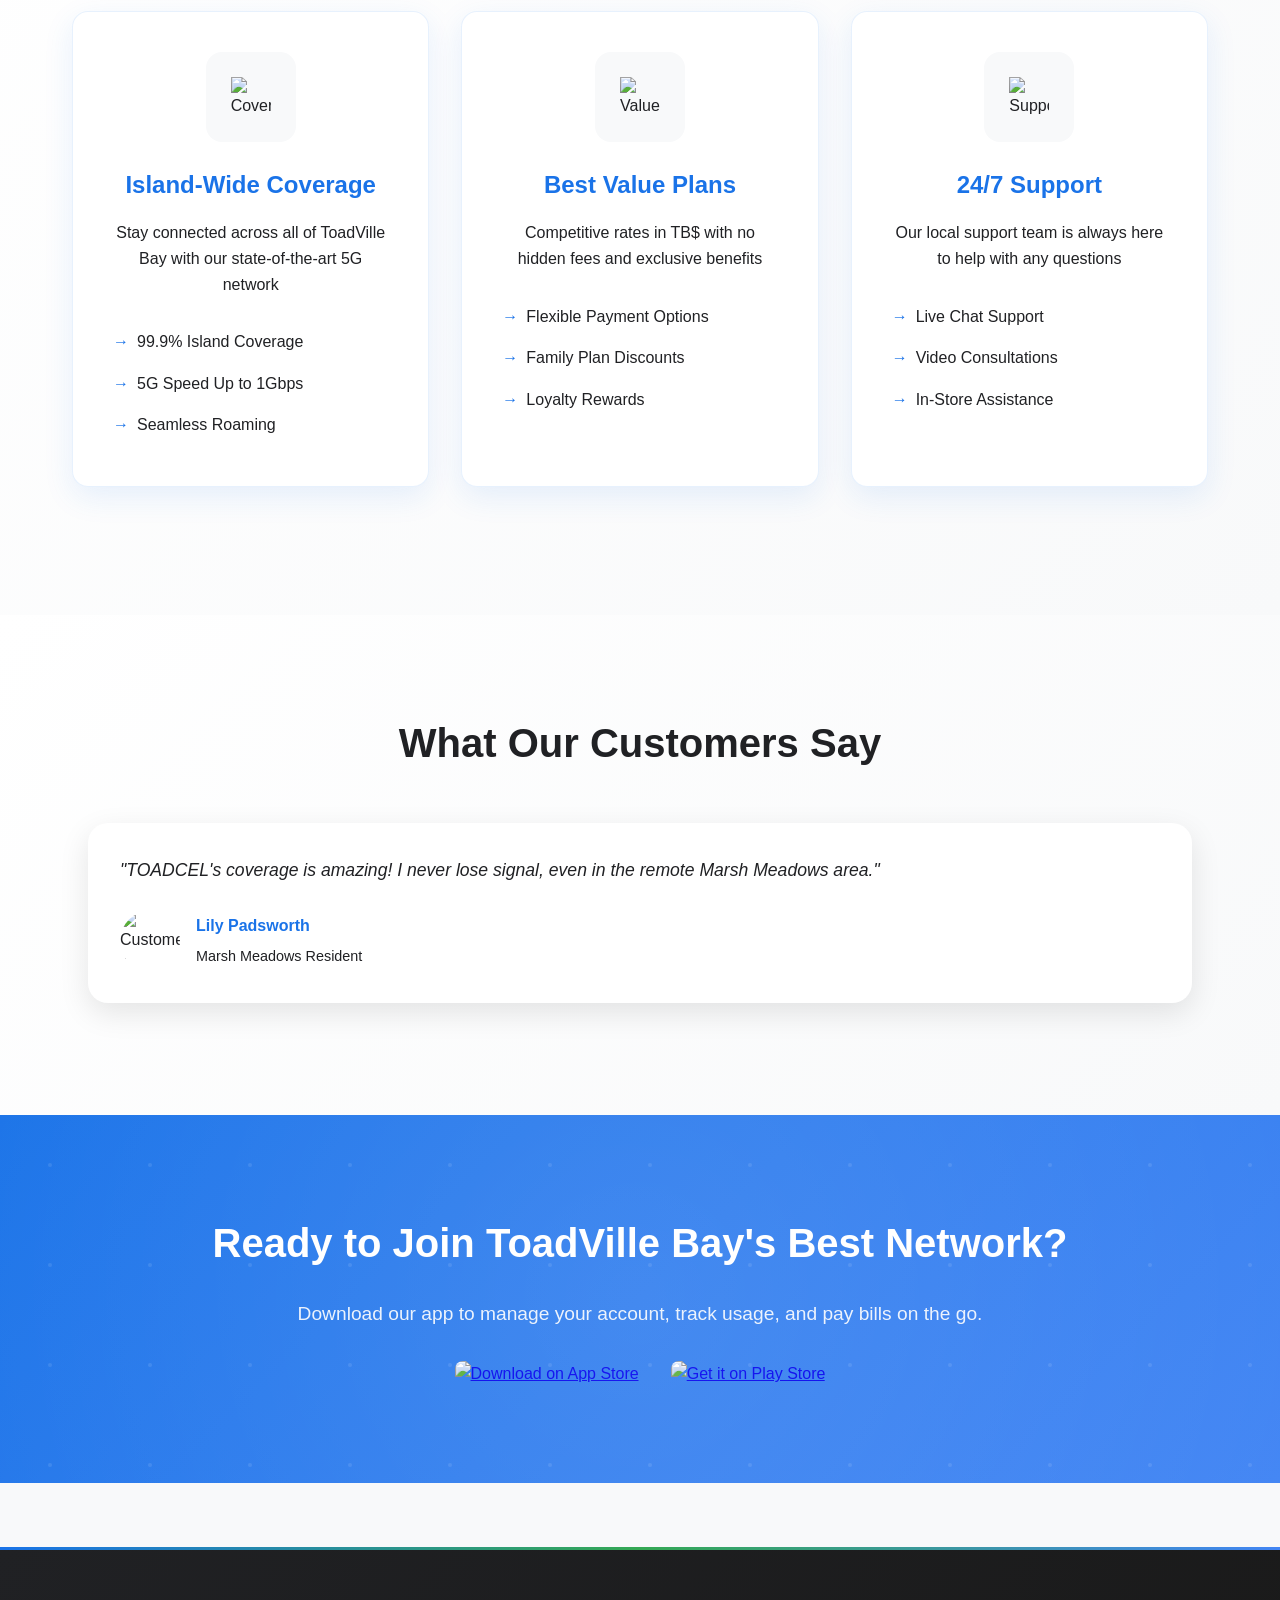
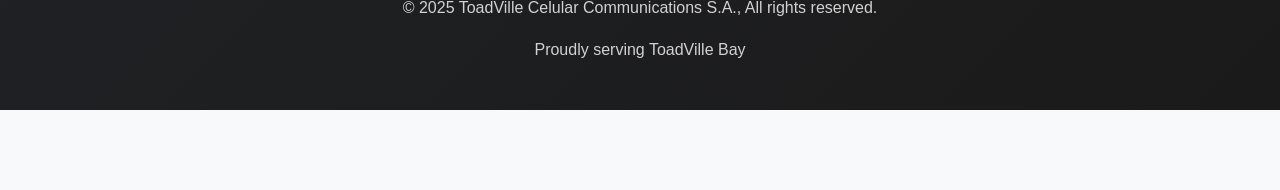
==== commit 78b0e1e5: "Update index.html" ====
--- a/index.html
+++ b/index.html
@@ -4,6 +4,17 @@
     <meta charset="UTF-8">
     <meta name="viewport" content="width=device-width, initial-scale=1.0">
     <title>TOADCEL - ToadVille Bay's Premier Cellular Provider</title>
+    <!-- OpenGraph Meta Tags -->
+    <meta property="og:title" content="TOADCEL - ToadVille Bay's Premier Cellular Provider">
+    <meta property="og:description" content="Experience the best cellular coverage in ToadVille Bay with TOADCEL. Offering 5G, 4G/LTE, and comprehensive network solutions for all your communication needs.">
+    <meta property="og:image" content="https://toadcel.toadvillebay.com/images/TOADCEL.png">
+    <meta property="og:url" content="https://toadcel.toadvillebay.com/">
+    <meta property="og:type" content="website">
+    <!-- Twitter Card Meta Tags -->
+    <meta name="twitter:card" content="summary_large_image">
+    <meta name="twitter:title" content="TOADCEL - ToadVille Bay's Premier Cellular Provider">
+    <meta name="twitter:description" content="Experience the best cellular coverage in ToadVille Bay with TOADCEL. Offering 5G, 4G/LTE, and comprehensive network solutions for all your communication needs.">
+    <meta name="twitter:image" content="https://toadcel.toadvillebay.com/images/TOADCEL.png">
     <link rel="icon" type="image/png" href="images/TOADCELfavicon.png">
     <link rel="stylesheet" href="css/styles.css">
 </head>
@@ -460,9 +471,10 @@
 
     <footer class="footer">
         <div class="container">
-            <p>&copy; 2025 TOADCEL. All rights reserved.</p>
+            <p>&copy; 2025 ToadVille Celular Communications S.A., All rights reserved.</p>
             <p>Proudly serving ToadVille Bay</p>
         </div>
     </footer>
 </body>
-</html>+
+</html>
